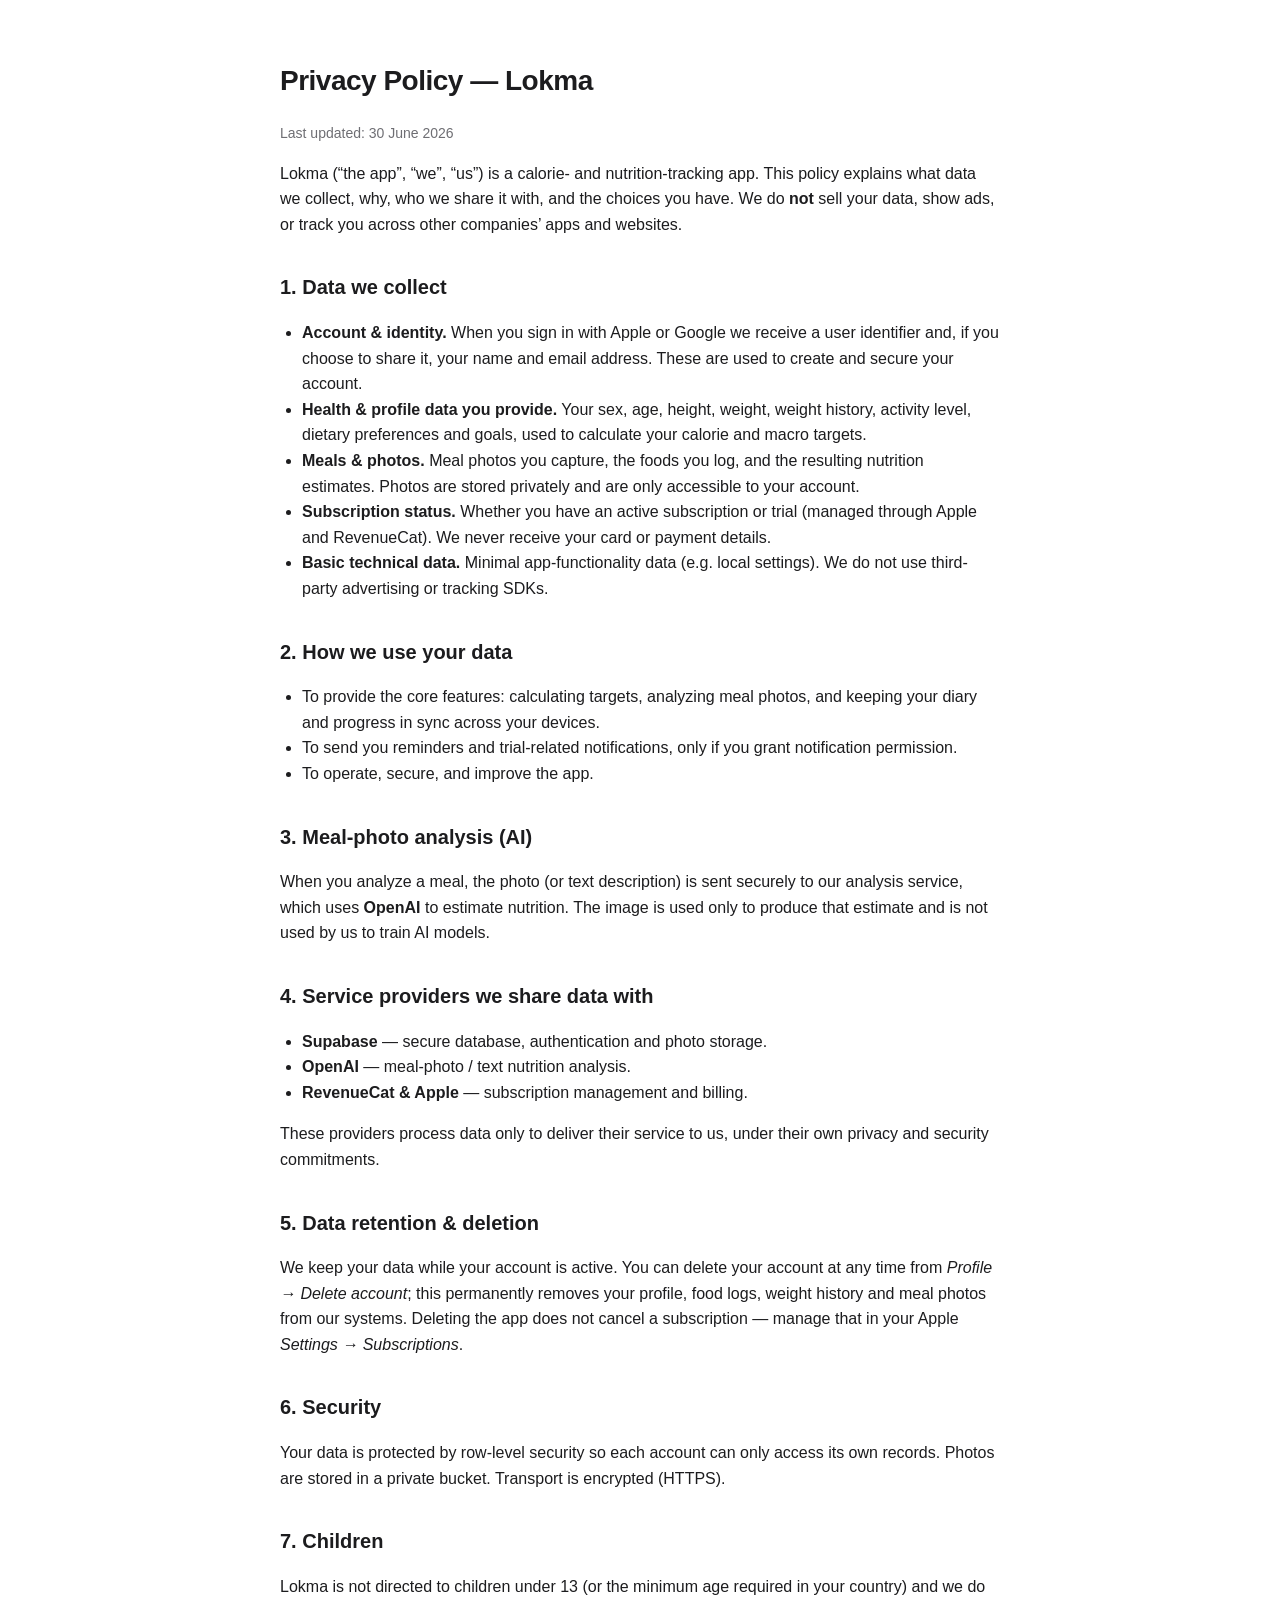
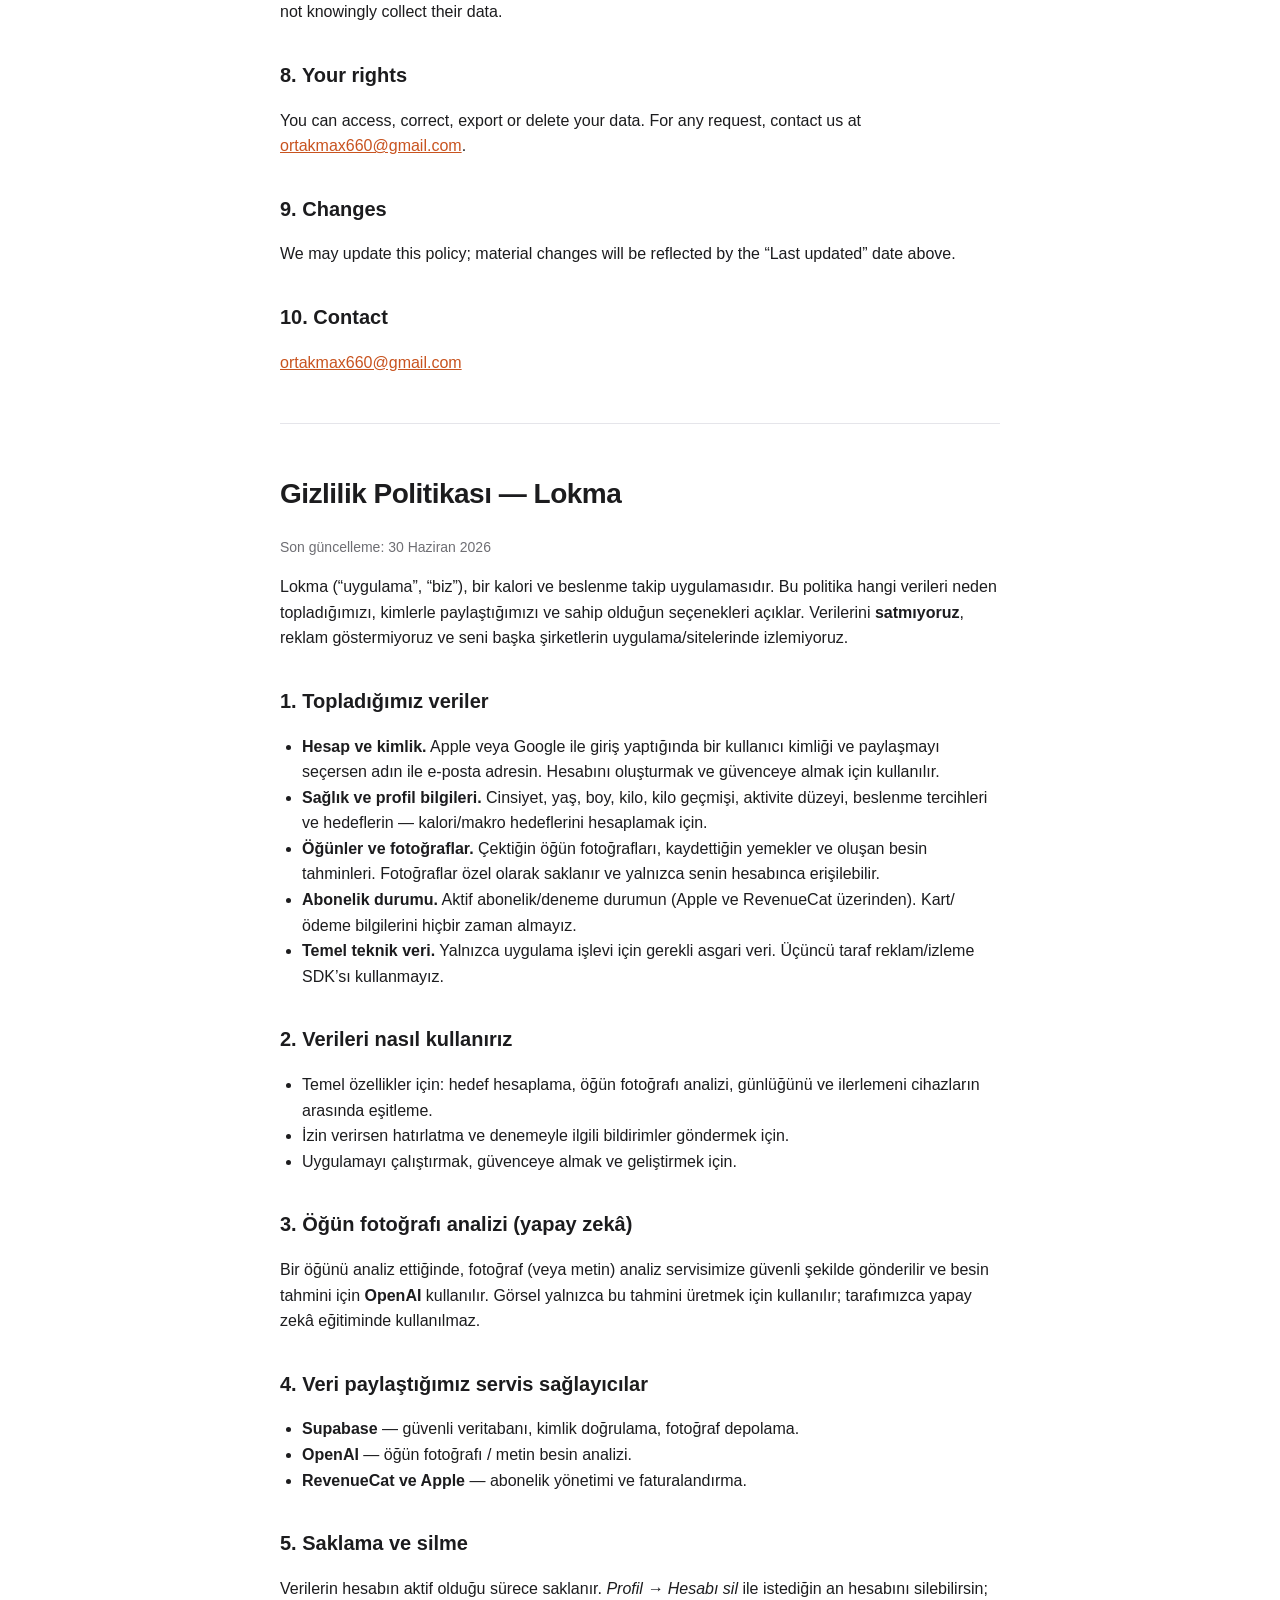
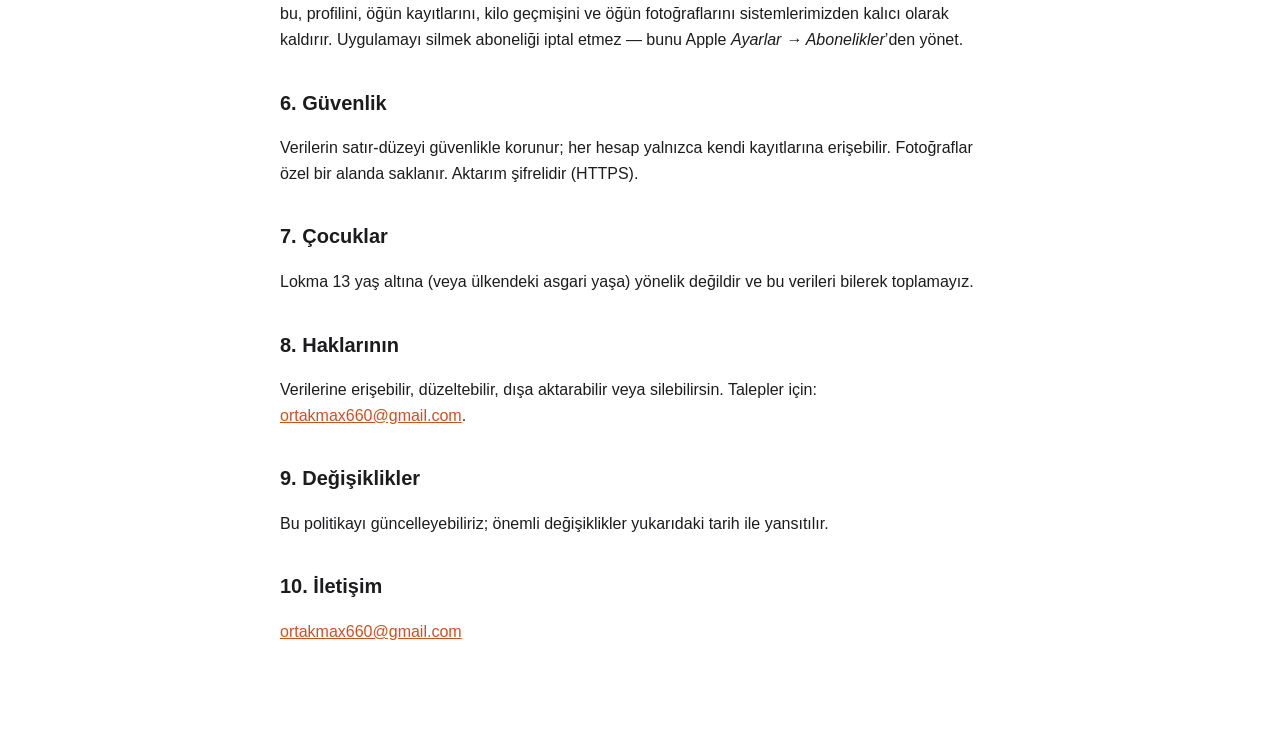
==== privacy.html @ 6fe27869 "Lokma legal pages (privacy + terms)" ====
<!DOCTYPE html>
<html lang="en">
<head>
<meta charset="utf-8">
<meta name="viewport" content="width=device-width, initial-scale=1">
<title>Lokma — Privacy Policy</title>
<style>
  :root { color-scheme: light; }
  body { font: 16px/1.6 -apple-system, BlinkMacSystemFont, "Segoe UI", Roboto, sans-serif;
         color: #1c1c1e; max-width: 720px; margin: 0 auto; padding: 40px 22px 80px; }
  h1 { font-size: 28px; letter-spacing: -0.5px; }
  h2 { font-size: 20px; margin-top: 34px; }
  h3 { font-size: 16px; margin-top: 22px; }
  a { color: #c8531f; }
  .muted { color: #6e6e73; font-size: 14px; }
  hr { border: none; border-top: 1px solid #e5e5ea; margin: 48px 0; }
  ul { padding-left: 22px; }
  code { background: #f2f2f7; padding: 1px 5px; border-radius: 5px; font-size: 14px; }
</style>
</head>
<body>

<h1>Privacy Policy — Lokma</h1>
<p class="muted">Last updated: 30 June 2026</p>

<p>Lokma (“the app”, “we”, “us”) is a calorie- and nutrition-tracking app. This
policy explains what data we collect, why, who we share it with, and the choices
you have. We do <strong>not</strong> sell your data, show ads, or track you across
other companies’ apps and websites.</p>

<h2>1. Data we collect</h2>
<ul>
  <li><strong>Account &amp; identity.</strong> When you sign in with Apple or Google
      we receive a user identifier and, if you choose to share it, your name and
      email address. These are used to create and secure your account.</li>
  <li><strong>Health &amp; profile data you provide.</strong> Your sex, age, height,
      weight, weight history, activity level, dietary preferences and goals, used to
      calculate your calorie and macro targets.</li>
  <li><strong>Meals &amp; photos.</strong> Meal photos you capture, the foods you
      log, and the resulting nutrition estimates. Photos are stored privately and
      are only accessible to your account.</li>
  <li><strong>Subscription status.</strong> Whether you have an active subscription
      or trial (managed through Apple and RevenueCat). We never receive your card or
      payment details.</li>
  <li><strong>Basic technical data.</strong> Minimal app-functionality data (e.g.
      local settings). We do not use third-party advertising or tracking SDKs.</li>
</ul>

<h2>2. How we use your data</h2>
<ul>
  <li>To provide the core features: calculating targets, analyzing meal photos, and
      keeping your diary and progress in sync across your devices.</li>
  <li>To send you reminders and trial-related notifications, only if you grant
      notification permission.</li>
  <li>To operate, secure, and improve the app.</li>
</ul>

<h2>3. Meal-photo analysis (AI)</h2>
<p>When you analyze a meal, the photo (or text description) is sent securely to our
analysis service, which uses <strong>OpenAI</strong> to estimate nutrition. The image
is used only to produce that estimate and is not used by us to train AI models.</p>

<h2>4. Service providers we share data with</h2>
<ul>
  <li><strong>Supabase</strong> — secure database, authentication and photo storage.</li>
  <li><strong>OpenAI</strong> — meal-photo / text nutrition analysis.</li>
  <li><strong>RevenueCat &amp; Apple</strong> — subscription management and billing.</li>
</ul>
<p>These providers process data only to deliver their service to us, under their own
privacy and security commitments.</p>

<h2>5. Data retention &amp; deletion</h2>
<p>We keep your data while your account is active. You can delete your account at any
time from <em>Profile → Delete account</em>; this permanently removes your profile,
food logs, weight history and meal photos from our systems. Deleting the app does not
cancel a subscription — manage that in your Apple <em>Settings → Subscriptions</em>.</p>

<h2>6. Security</h2>
<p>Your data is protected by row-level security so each account can only access its
own records. Photos are stored in a private bucket. Transport is encrypted (HTTPS).</p>

<h2>7. Children</h2>
<p>Lokma is not directed to children under 13 (or the minimum age required in your
country) and we do not knowingly collect their data.</p>

<h2>8. Your rights</h2>
<p>You can access, correct, export or delete your data. For any request, contact us at
<a href="mailto:ortakmax660@gmail.com">ortakmax660@gmail.com</a>.</p>

<h2>9. Changes</h2>
<p>We may update this policy; material changes will be reflected by the “Last updated”
date above.</p>

<h2>10. Contact</h2>
<p><a href="mailto:ortakmax660@gmail.com">ortakmax660@gmail.com</a></p>

<hr>

<h1>Gizlilik Politikası — Lokma</h1>
<p class="muted">Son güncelleme: 30 Haziran 2026</p>

<p>Lokma (“uygulama”, “biz”), bir kalori ve beslenme takip uygulamasıdır. Bu politika
hangi verileri neden topladığımızı, kimlerle paylaştığımızı ve sahip olduğun seçenekleri
açıklar. Verilerini <strong>satmıyoruz</strong>, reklam göstermiyoruz ve seni başka
şirketlerin uygulama/sitelerinde izlemiyoruz.</p>

<h2>1. Topladığımız veriler</h2>
<ul>
  <li><strong>Hesap ve kimlik.</strong> Apple veya Google ile giriş yaptığında bir
      kullanıcı kimliği ve paylaşmayı seçersen adın ile e-posta adresin. Hesabını
      oluşturmak ve güvenceye almak için kullanılır.</li>
  <li><strong>Sağlık ve profil bilgileri.</strong> Cinsiyet, yaş, boy, kilo, kilo
      geçmişi, aktivite düzeyi, beslenme tercihleri ve hedeflerin — kalori/makro
      hedeflerini hesaplamak için.</li>
  <li><strong>Öğünler ve fotoğraflar.</strong> Çektiğin öğün fotoğrafları, kaydettiğin
      yemekler ve oluşan besin tahminleri. Fotoğraflar özel olarak saklanır ve yalnızca
      senin hesabınca erişilebilir.</li>
  <li><strong>Abonelik durumu.</strong> Aktif abonelik/deneme durumun (Apple ve
      RevenueCat üzerinden). Kart/ödeme bilgilerini hiçbir zaman almayız.</li>
  <li><strong>Temel teknik veri.</strong> Yalnızca uygulama işlevi için gerekli asgari
      veri. Üçüncü taraf reklam/izleme SDK’sı kullanmayız.</li>
</ul>

<h2>2. Verileri nasıl kullanırız</h2>
<ul>
  <li>Temel özellikler için: hedef hesaplama, öğün fotoğrafı analizi, günlüğünü ve
      ilerlemeni cihazların arasında eşitleme.</li>
  <li>İzin verirsen hatırlatma ve denemeyle ilgili bildirimler göndermek için.</li>
  <li>Uygulamayı çalıştırmak, güvenceye almak ve geliştirmek için.</li>
</ul>

<h2>3. Öğün fotoğrafı analizi (yapay zekâ)</h2>
<p>Bir öğünü analiz ettiğinde, fotoğraf (veya metin) analiz servisimize güvenli şekilde
gönderilir ve besin tahmini için <strong>OpenAI</strong> kullanılır. Görsel yalnızca bu
tahmini üretmek için kullanılır; tarafımızca yapay zekâ eğitiminde kullanılmaz.</p>

<h2>4. Veri paylaştığımız servis sağlayıcılar</h2>
<ul>
  <li><strong>Supabase</strong> — güvenli veritabanı, kimlik doğrulama, fotoğraf depolama.</li>
  <li><strong>OpenAI</strong> — öğün fotoğrafı / metin besin analizi.</li>
  <li><strong>RevenueCat ve Apple</strong> — abonelik yönetimi ve faturalandırma.</li>
</ul>

<h2>5. Saklama ve silme</h2>
<p>Verilerin hesabın aktif olduğu sürece saklanır. <em>Profil → Hesabı sil</em> ile
istediğin an hesabını silebilirsin; bu, profilini, öğün kayıtlarını, kilo geçmişini ve
öğün fotoğraflarını sistemlerimizden kalıcı olarak kaldırır. Uygulamayı silmek aboneliği
iptal etmez — bunu Apple <em>Ayarlar → Abonelikler</em>’den yönet.</p>

<h2>6. Güvenlik</h2>
<p>Verilerin satır-düzeyi güvenlikle korunur; her hesap yalnızca kendi kayıtlarına
erişebilir. Fotoğraflar özel bir alanda saklanır. Aktarım şifrelidir (HTTPS).</p>

<h2>7. Çocuklar</h2>
<p>Lokma 13 yaş altına (veya ülkendeki asgari yaşa) yönelik değildir ve bu verileri
bilerek toplamayız.</p>

<h2>8. Haklarının</h2>
<p>Verilerine erişebilir, düzeltebilir, dışa aktarabilir veya silebilirsin. Talepler için:
<a href="mailto:ortakmax660@gmail.com">ortakmax660@gmail.com</a>.</p>

<h2>9. Değişiklikler</h2>
<p>Bu politikayı güncelleyebiliriz; önemli değişiklikler yukarıdaki tarih ile yansıtılır.</p>

<h2>10. İletişim</h2>
<p><a href="mailto:ortakmax660@gmail.com">ortakmax660@gmail.com</a></p>

</body>
</html>
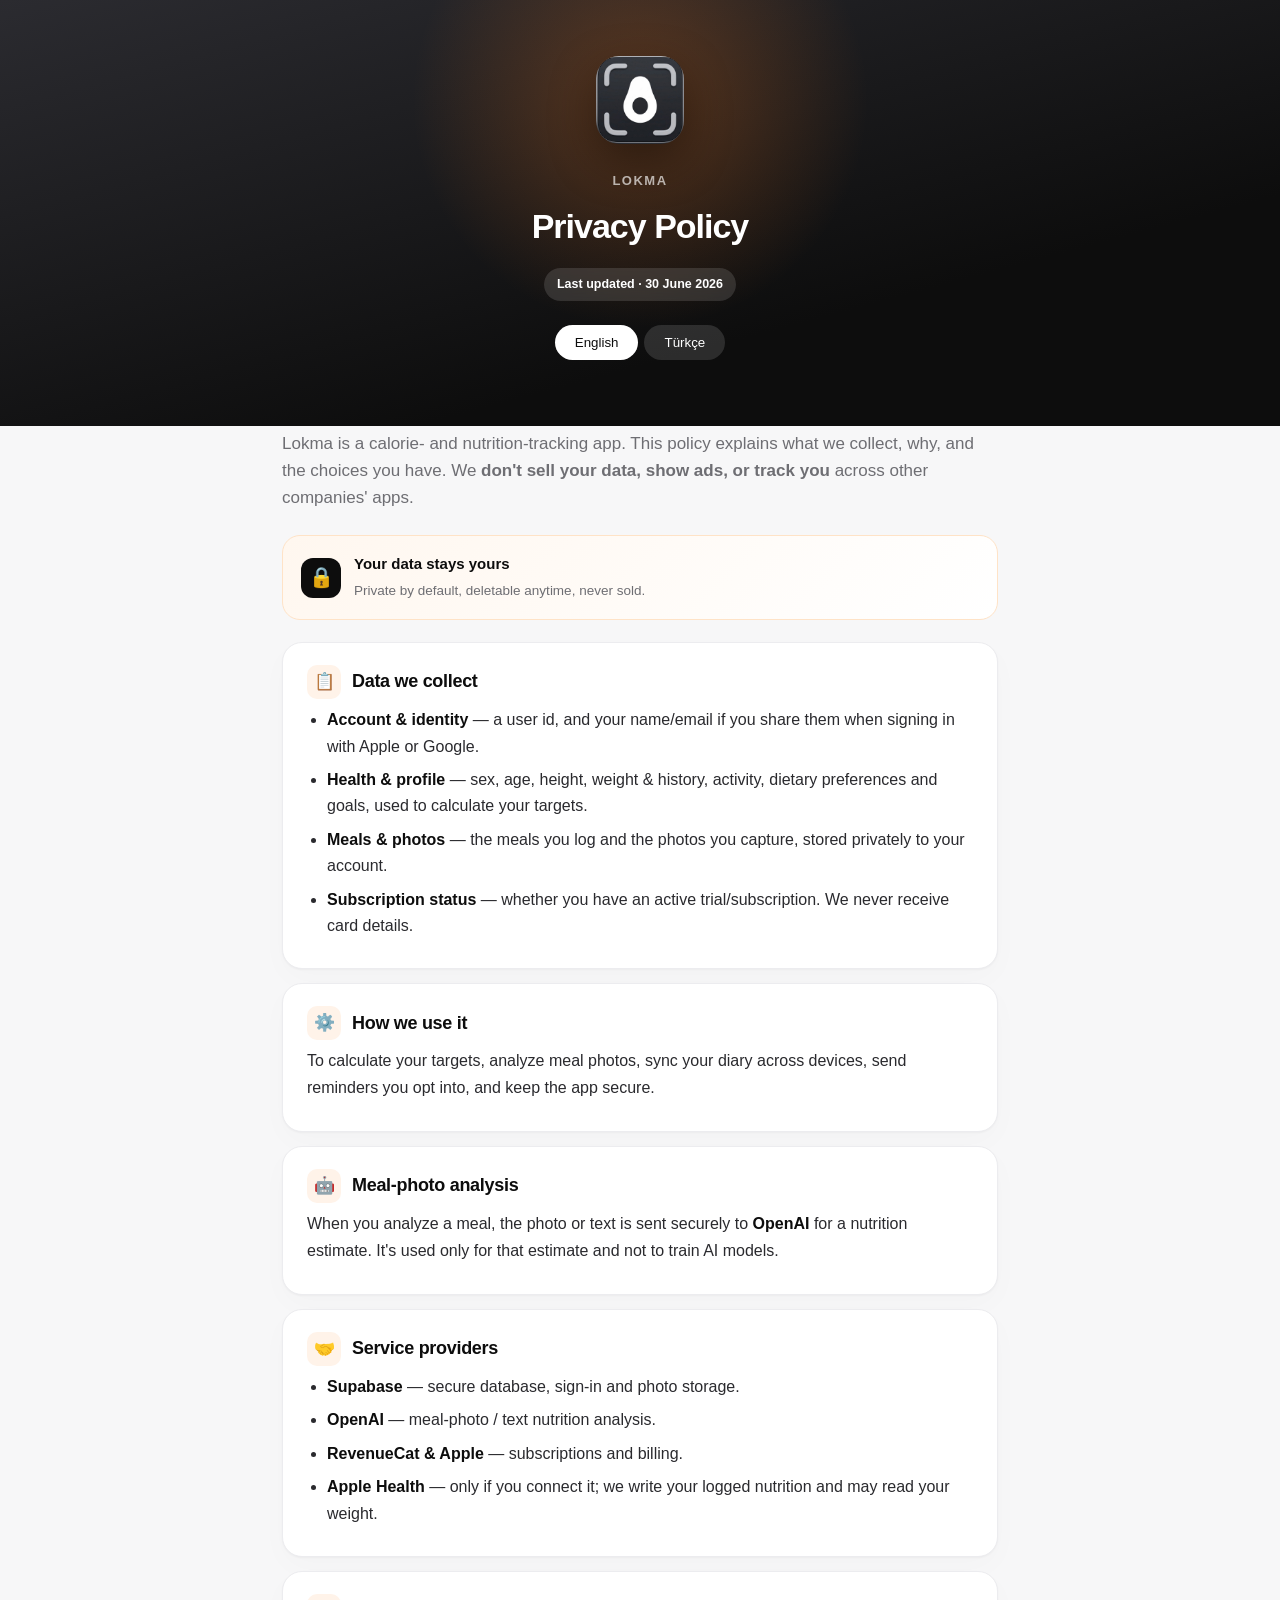
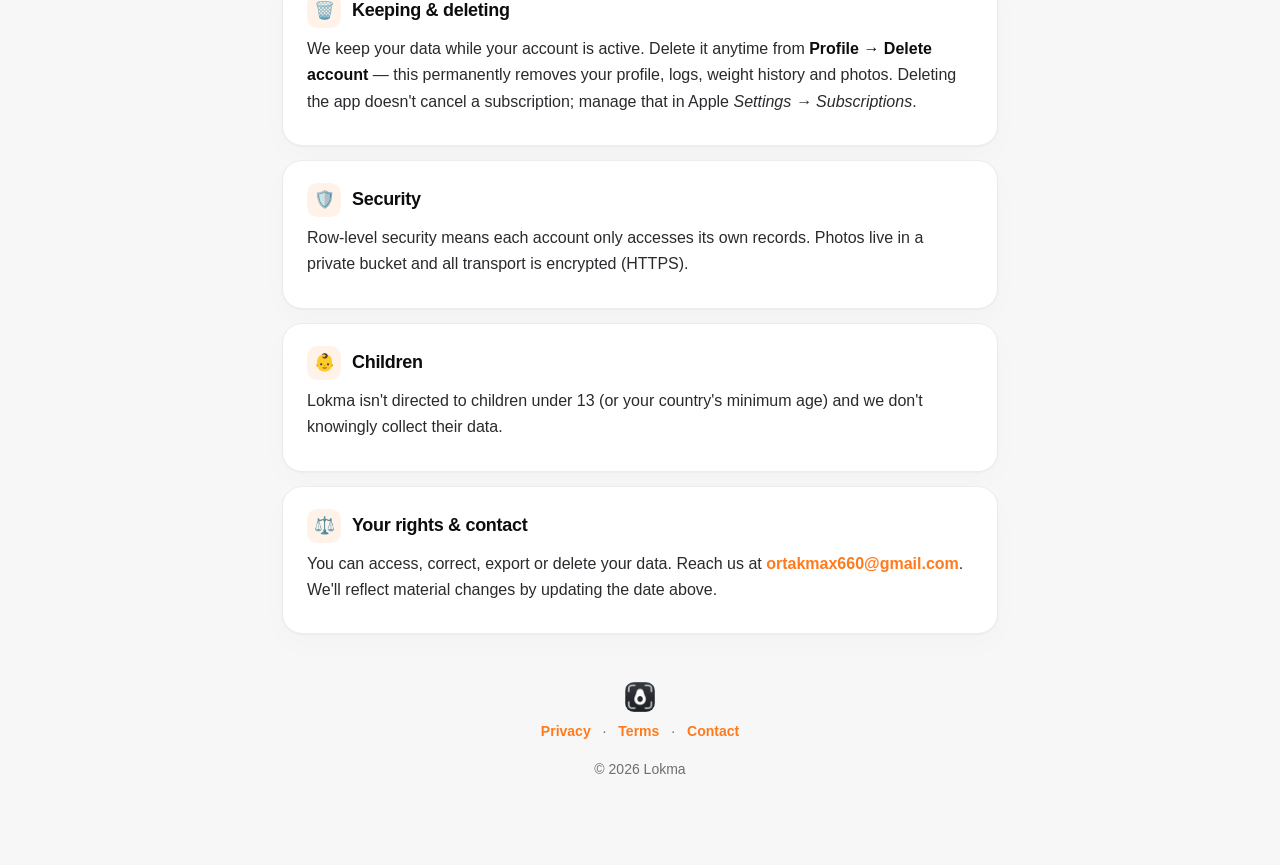
==== commit 03db9a10: "Premium redesign: branded hero, language toggle, card sections" ====
--- a/privacy.html
+++ b/privacy.html
@@ -3,167 +3,149 @@
 <head>
 <meta charset="utf-8">
 <meta name="viewport" content="width=device-width, initial-scale=1">
+<meta name="theme-color" content="#0D0D0D">
 <title>Lokma — Privacy Policy</title>
-<style>
-  :root { color-scheme: light; }
-  body { font: 16px/1.6 -apple-system, BlinkMacSystemFont, "Segoe UI", Roboto, sans-serif;
-         color: #1c1c1e; max-width: 720px; margin: 0 auto; padding: 40px 22px 80px; }
-  h1 { font-size: 28px; letter-spacing: -0.5px; }
-  h2 { font-size: 20px; margin-top: 34px; }
-  h3 { font-size: 16px; margin-top: 22px; }
-  a { color: #c8531f; }
-  .muted { color: #6e6e73; font-size: 14px; }
-  hr { border: none; border-top: 1px solid #e5e5ea; margin: 48px 0; }
-  ul { padding-left: 22px; }
-  code { background: #f2f2f7; padding: 1px 5px; border-radius: 5px; font-size: 14px; }
-</style>
+<link rel="icon" href="logo.png">
+<link rel="stylesheet" href="style.css">
 </head>
-<body>
+<body data-lang="en">
 
-<h1>Privacy Policy — Lokma</h1>
-<p class="muted">Last updated: 30 June 2026</p>
+<header class="hero">
+  <div class="glow"></div>
+  <img class="logo" src="logo.png" alt="Lokma">
+  <div class="brand">Lokma</div>
+  <h1 data-l="en">Privacy Policy</h1>
+  <h1 data-l="tr">Gizlilik Politikası</h1>
+  <span class="updated" data-l="en">Last updated · 30 June 2026</span>
+  <span class="updated" data-l="tr">Son güncelleme · 30 Haziran 2026</span>
+  <div class="langs">
+    <button data-l-btn="en" class="on" onclick="setLang('en')">English</button>
+    <button data-l-btn="tr" onclick="setLang('tr')">Türkçe</button>
+  </div>
+</header>
 
-<p>Lokma (“the app”, “we”, “us”) is a calorie- and nutrition-tracking app. This
-policy explains what data we collect, why, who we share it with, and the choices
-you have. We do <strong>not</strong> sell your data, show ads, or track you across
-other companies’ apps and websites.</p>
+<main class="wrap">
 
-<h2>1. Data we collect</h2>
-<ul>
-  <li><strong>Account &amp; identity.</strong> When you sign in with Apple or Google
-      we receive a user identifier and, if you choose to share it, your name and
-      email address. These are used to create and secure your account.</li>
-  <li><strong>Health &amp; profile data you provide.</strong> Your sex, age, height,
-      weight, weight history, activity level, dietary preferences and goals, used to
-      calculate your calorie and macro targets.</li>
-  <li><strong>Meals &amp; photos.</strong> Meal photos you capture, the foods you
-      log, and the resulting nutrition estimates. Photos are stored privately and
-      are only accessible to your account.</li>
-  <li><strong>Subscription status.</strong> Whether you have an active subscription
-      or trial (managed through Apple and RevenueCat). We never receive your card or
-      payment details.</li>
-  <li><strong>Basic technical data.</strong> Minimal app-functionality data (e.g.
-      local settings). We do not use third-party advertising or tracking SDKs.</li>
-</ul>
+  <!-- EN -->
+  <div data-l="en">
+    <p class="intro">Lokma is a calorie- and nutrition-tracking app. This policy explains what we collect, why, and the choices you have. We <strong>don't sell your data, show ads, or track you</strong> across other companies' apps.</p>
 
-<h2>2. How we use your data</h2>
-<ul>
-  <li>To provide the core features: calculating targets, analyzing meal photos, and
-      keeping your diary and progress in sync across your devices.</li>
-  <li>To send you reminders and trial-related notifications, only if you grant
-      notification permission.</li>
-  <li>To operate, secure, and improve the app.</li>
-</ul>
+    <div class="banner">
+      <div class="b-ic">🔒</div>
+      <div><b>Your data stays yours</b><span>Private by default, deletable anytime, never sold.</span></div>
+    </div>
 
-<h2>3. Meal-photo analysis (AI)</h2>
-<p>When you analyze a meal, the photo (or text description) is sent securely to our
-analysis service, which uses <strong>OpenAI</strong> to estimate nutrition. The image
-is used only to produce that estimate and is not used by us to train AI models.</p>
+    <div class="card"><h2><span class="ic">📋</span> Data we collect</h2>
+      <ul>
+        <li><strong>Account &amp; identity</strong> — a user id, and your name/email if you share them when signing in with Apple or Google.</li>
+        <li><strong>Health &amp; profile</strong> — sex, age, height, weight &amp; history, activity, dietary preferences and goals, used to calculate your targets.</li>
+        <li><strong>Meals &amp; photos</strong> — the meals you log and the photos you capture, stored privately to your account.</li>
+        <li><strong>Subscription status</strong> — whether you have an active trial/subscription. We never receive card details.</li>
+      </ul>
+    </div>
 
-<h2>4. Service providers we share data with</h2>
-<ul>
-  <li><strong>Supabase</strong> — secure database, authentication and photo storage.</li>
-  <li><strong>OpenAI</strong> — meal-photo / text nutrition analysis.</li>
-  <li><strong>RevenueCat &amp; Apple</strong> — subscription management and billing.</li>
-</ul>
-<p>These providers process data only to deliver their service to us, under their own
-privacy and security commitments.</p>
+    <div class="card"><h2><span class="ic">⚙️</span> How we use it</h2>
+      <p>To calculate your targets, analyze meal photos, sync your diary across devices, send reminders you opt into, and keep the app secure.</p>
+    </div>
 
-<h2>5. Data retention &amp; deletion</h2>
-<p>We keep your data while your account is active. You can delete your account at any
-time from <em>Profile → Delete account</em>; this permanently removes your profile,
-food logs, weight history and meal photos from our systems. Deleting the app does not
-cancel a subscription — manage that in your Apple <em>Settings → Subscriptions</em>.</p>
+    <div class="card"><h2><span class="ic">🤖</span> Meal-photo analysis</h2>
+      <p>When you analyze a meal, the photo or text is sent securely to <strong>OpenAI</strong> for a nutrition estimate. It's used only for that estimate and not to train AI models.</p>
+    </div>
 
-<h2>6. Security</h2>
-<p>Your data is protected by row-level security so each account can only access its
-own records. Photos are stored in a private bucket. Transport is encrypted (HTTPS).</p>
+    <div class="card"><h2><span class="ic">🤝</span> Service providers</h2>
+      <ul>
+        <li><strong>Supabase</strong> — secure database, sign-in and photo storage.</li>
+        <li><strong>OpenAI</strong> — meal-photo / text nutrition analysis.</li>
+        <li><strong>RevenueCat &amp; Apple</strong> — subscriptions and billing.</li>
+        <li><strong>Apple Health</strong> — only if you connect it; we write your logged nutrition and may read your weight.</li>
+      </ul>
+    </div>
 
-<h2>7. Children</h2>
-<p>Lokma is not directed to children under 13 (or the minimum age required in your
-country) and we do not knowingly collect their data.</p>
+    <div class="card"><h2><span class="ic">🗑️</span> Keeping &amp; deleting</h2>
+      <p>We keep your data while your account is active. Delete it anytime from <strong>Profile → Delete account</strong> — this permanently removes your profile, logs, weight history and photos. Deleting the app doesn't cancel a subscription; manage that in Apple <em>Settings → Subscriptions</em>.</p>
+    </div>
 
-<h2>8. Your rights</h2>
-<p>You can access, correct, export or delete your data. For any request, contact us at
-<a href="mailto:ortakmax660@gmail.com">ortakmax660@gmail.com</a>.</p>
+    <div class="card"><h2><span class="ic">🛡️</span> Security</h2>
+      <p>Row-level security means each account only accesses its own records. Photos live in a private bucket and all transport is encrypted (HTTPS).</p>
+    </div>
 
-<h2>9. Changes</h2>
-<p>We may update this policy; material changes will be reflected by the “Last updated”
-date above.</p>
+    <div class="card"><h2><span class="ic">👶</span> Children</h2>
+      <p>Lokma isn't directed to children under 13 (or your country's minimum age) and we don't knowingly collect their data.</p>
+    </div>
 
-<h2>10. Contact</h2>
-<p><a href="mailto:ortakmax660@gmail.com">ortakmax660@gmail.com</a></p>
+    <div class="card"><h2><span class="ic">⚖️</span> Your rights &amp; contact</h2>
+      <p>You can access, correct, export or delete your data. Reach us at <a href="mailto:ortakmax660@gmail.com">ortakmax660@gmail.com</a>. We'll reflect material changes by updating the date above.</p>
+    </div>
+  </div>
 
-<hr>
+  <!-- TR -->
+  <div data-l="tr">
+    <p class="intro">Lokma bir kalori ve beslenme takip uygulamasıdır. Bu politika neyi neden topladığımızı ve sahip olduğun seçenekleri açıklar. Verini <strong>satmıyor, reklam göstermiyor, seni izlemiyoruz</strong>.</p>
 
-<h1>Gizlilik Politikası — Lokma</h1>
-<p class="muted">Son güncelleme: 30 Haziran 2026</p>
+    <div class="banner">
+      <div class="b-ic">🔒</div>
+      <div><b>Verin sana ait</b><span>Varsayılan gizli, istediğin an silinebilir, asla satılmaz.</span></div>
+    </div>
 
-<p>Lokma (“uygulama”, “biz”), bir kalori ve beslenme takip uygulamasıdır. Bu politika
-hangi verileri neden topladığımızı, kimlerle paylaştığımızı ve sahip olduğun seçenekleri
-açıklar. Verilerini <strong>satmıyoruz</strong>, reklam göstermiyoruz ve seni başka
-şirketlerin uygulama/sitelerinde izlemiyoruz.</p>
+    <div class="card"><h2><span class="ic">📋</span> Topladığımız veriler</h2>
+      <ul>
+        <li><strong>Hesap ve kimlik</strong> — bir kullanıcı kimliği; Apple/Google ile girişte paylaşırsan adın ve e-postan.</li>
+        <li><strong>Sağlık ve profil</strong> — cinsiyet, yaş, boy, kilo ve geçmişi, aktivite, beslenme tercihleri ve hedeflerin (hedef hesabı için).</li>
+        <li><strong>Öğünler ve fotoğraflar</strong> — kaydettiğin öğünler ve çektiğin fotoğraflar, hesabına özel saklanır.</li>
+        <li><strong>Abonelik durumu</strong> — aktif deneme/abonelik durumun. Kart bilgisi hiçbir zaman bize ulaşmaz.</li>
+      </ul>
+    </div>
 
-<h2>1. Topladığımız veriler</h2>
-<ul>
-  <li><strong>Hesap ve kimlik.</strong> Apple veya Google ile giriş yaptığında bir
-      kullanıcı kimliği ve paylaşmayı seçersen adın ile e-posta adresin. Hesabını
-      oluşturmak ve güvenceye almak için kullanılır.</li>
-  <li><strong>Sağlık ve profil bilgileri.</strong> Cinsiyet, yaş, boy, kilo, kilo
-      geçmişi, aktivite düzeyi, beslenme tercihleri ve hedeflerin — kalori/makro
-      hedeflerini hesaplamak için.</li>
-  <li><strong>Öğünler ve fotoğraflar.</strong> Çektiğin öğün fotoğrafları, kaydettiğin
-      yemekler ve oluşan besin tahminleri. Fotoğraflar özel olarak saklanır ve yalnızca
-      senin hesabınca erişilebilir.</li>
-  <li><strong>Abonelik durumu.</strong> Aktif abonelik/deneme durumun (Apple ve
-      RevenueCat üzerinden). Kart/ödeme bilgilerini hiçbir zaman almayız.</li>
-  <li><strong>Temel teknik veri.</strong> Yalnızca uygulama işlevi için gerekli asgari
-      veri. Üçüncü taraf reklam/izleme SDK’sı kullanmayız.</li>
-</ul>
+    <div class="card"><h2><span class="ic">⚙️</span> Nasıl kullanırız</h2>
+      <p>Hedeflerini hesaplamak, öğün fotoğraflarını analiz etmek, günlüğünü cihazlar arasında eşitlemek, izin verdiğin hatırlatmaları göndermek ve uygulamayı güvende tutmak için.</p>
+    </div>
 
-<h2>2. Verileri nasıl kullanırız</h2>
-<ul>
-  <li>Temel özellikler için: hedef hesaplama, öğün fotoğrafı analizi, günlüğünü ve
-      ilerlemeni cihazların arasında eşitleme.</li>
-  <li>İzin verirsen hatırlatma ve denemeyle ilgili bildirimler göndermek için.</li>
-  <li>Uygulamayı çalıştırmak, güvenceye almak ve geliştirmek için.</li>
-</ul>
+    <div class="card"><h2><span class="ic">🤖</span> Öğün fotoğrafı analizi</h2>
+      <p>Bir öğünü analiz ettiğinde fotoğraf veya metin, besin tahmini için <strong>OpenAI</strong>'a güvenli şekilde gönderilir. Yalnızca bu tahmin için kullanılır; yapay zekâ eğitiminde kullanılmaz.</p>
+    </div>
 
-<h2>3. Öğün fotoğrafı analizi (yapay zekâ)</h2>
-<p>Bir öğünü analiz ettiğinde, fotoğraf (veya metin) analiz servisimize güvenli şekilde
-gönderilir ve besin tahmini için <strong>OpenAI</strong> kullanılır. Görsel yalnızca bu
-tahmini üretmek için kullanılır; tarafımızca yapay zekâ eğitiminde kullanılmaz.</p>
+    <div class="card"><h2><span class="ic">🤝</span> Servis sağlayıcılar</h2>
+      <ul>
+        <li><strong>Supabase</strong> — güvenli veritabanı, giriş ve fotoğraf depolama.</li>
+        <li><strong>OpenAI</strong> — öğün fotoğrafı / metin analizi.</li>
+        <li><strong>RevenueCat ve Apple</strong> — abonelik ve faturalandırma.</li>
+        <li><strong>Apple Sağlık</strong> — yalnızca bağlarsan; beslenme verini yazar, kilonu okuyabiliriz.</li>
+      </ul>
+    </div>
 
-<h2>4. Veri paylaştığımız servis sağlayıcılar</h2>
-<ul>
-  <li><strong>Supabase</strong> — güvenli veritabanı, kimlik doğrulama, fotoğraf depolama.</li>
-  <li><strong>OpenAI</strong> — öğün fotoğrafı / metin besin analizi.</li>
-  <li><strong>RevenueCat ve Apple</strong> — abonelik yönetimi ve faturalandırma.</li>
-</ul>
+    <div class="card"><h2><span class="ic">🗑️</span> Saklama ve silme</h2>
+      <p>Verin hesabın aktif oldukça saklanır. <strong>Profil → Hesabı sil</strong> ile istediğin an silersin — profilini, kayıtlarını, kilo geçmişini ve fotoğraflarını kalıcı kaldırır. Uygulamayı silmek aboneliği iptal etmez; bunu Apple <em>Ayarlar → Abonelikler</em>'den yönet.</p>
+    </div>
 
-<h2>5. Saklama ve silme</h2>
-<p>Verilerin hesabın aktif olduğu sürece saklanır. <em>Profil → Hesabı sil</em> ile
-istediğin an hesabını silebilirsin; bu, profilini, öğün kayıtlarını, kilo geçmişini ve
-öğün fotoğraflarını sistemlerimizden kalıcı olarak kaldırır. Uygulamayı silmek aboneliği
-iptal etmez — bunu Apple <em>Ayarlar → Abonelikler</em>’den yönet.</p>
+    <div class="card"><h2><span class="ic">🛡️</span> Güvenlik</h2>
+      <p>Satır-düzeyi güvenlik sayesinde her hesap yalnızca kendi kayıtlarına erişir. Fotoğraflar özel bir alanda saklanır, tüm aktarım şifrelidir (HTTPS).</p>
+    </div>
 
-<h2>6. Güvenlik</h2>
-<p>Verilerin satır-düzeyi güvenlikle korunur; her hesap yalnızca kendi kayıtlarına
-erişebilir. Fotoğraflar özel bir alanda saklanır. Aktarım şifrelidir (HTTPS).</p>
+    <div class="card"><h2><span class="ic">👶</span> Çocuklar</h2>
+      <p>Lokma 13 yaş altına (veya ülkendeki asgari yaşa) yönelik değildir ve bu verileri bilerek toplamayız.</p>
+    </div>
 
-<h2>7. Çocuklar</h2>
-<p>Lokma 13 yaş altına (veya ülkendeki asgari yaşa) yönelik değildir ve bu verileri
-bilerek toplamayız.</p>
+    <div class="card"><h2><span class="ic">⚖️</span> Haklarının &amp; iletişim</h2>
+      <p>Verine erişebilir, düzeltebilir, dışa aktarabilir veya silebilirsin. Bize ulaş: <a href="mailto:ortakmax660@gmail.com">ortakmax660@gmail.com</a>. Önemli değişiklikleri yukarıdaki tarihi güncelleyerek yansıtırız.</p>
+    </div>
+  </div>
 
-<h2>8. Haklarının</h2>
-<p>Verilerine erişebilir, düzeltebilir, dışa aktarabilir veya silebilirsin. Talepler için:
-<a href="mailto:ortakmax660@gmail.com">ortakmax660@gmail.com</a>.</p>
+</main>
 
-<h2>9. Değişiklikler</h2>
-<p>Bu politikayı güncelleyebiliriz; önemli değişiklikler yukarıdaki tarih ile yansıtılır.</p>
+<footer class="foot">
+  <img class="mark" src="logo.png" alt=""><br>
+  <a href="privacy.html">Privacy</a> · <a href="terms.html">Terms</a> · <a href="mailto:ortakmax660@gmail.com">Contact</a>
+  <p>© 2026 Lokma</p>
+</footer>
 
-<h2>10. İletişim</h2>
-<p><a href="mailto:ortakmax660@gmail.com">ortakmax660@gmail.com</a></p>
-
+<script>
+function setLang(l){
+  document.body.dataset.lang=l;
+  document.documentElement.lang=l;
+  document.querySelectorAll('.langs button').forEach(b=>b.classList.toggle('on',b.getAttribute('data-l-btn')===l));
+}
+// honor the visitor's browser language on first load
+if((navigator.language||'').slice(0,2)==='tr') setLang('tr');
+</script>
 </body>
 </html>
--- a/style.css
+++ b/style.css
@@ -0,0 +1,55 @@
+:root{
+  --ink:#0D0D0D; --ink2:#1C1C1E; --muted:#6E6E73; --line:#ECECEF;
+  --accent:#FF7A1A; --green:#16A34A; --bg:#F7F7F8; --card:#FFFFFF;
+}
+*{box-sizing:border-box}
+html{scroll-behavior:smooth}
+body{margin:0;font:16px/1.65 -apple-system,BlinkMacSystemFont,"Segoe UI",Roboto,Helvetica,Arial,sans-serif;
+  color:var(--ink);background:var(--bg);-webkit-font-smoothing:antialiased}
+.wrap{max-width:760px;margin:0 auto;padding:0 22px}
+
+/* hero */
+.hero{background:linear-gradient(165deg,#2B2B30 0%,#0D0D0D 70%);color:#fff;text-align:center;
+  padding:56px 22px 66px;position:relative;overflow:hidden}
+.hero .glow{position:absolute;top:-160px;left:50%;transform:translateX(-50%);width:520px;height:520px;
+  background:radial-gradient(circle,rgba(255,122,26,.28),transparent 62%);pointer-events:none}
+.logo{width:88px;height:88px;border-radius:23px;box-shadow:0 16px 46px rgba(0,0,0,.45);position:relative}
+.brand{font-size:13px;font-weight:800;letter-spacing:1.5px;opacity:.65;margin-top:18px;text-transform:uppercase}
+.hero h1{font-size:34px;font-weight:800;letter-spacing:-1px;margin:6px 0 14px;position:relative}
+.updated{display:inline-block;font-size:12.5px;font-weight:600;color:#fff;background:rgba(255,255,255,.13);
+  padding:6px 13px;border-radius:999px;backdrop-filter:blur(6px)}
+.langs{display:flex;gap:6px;justify-content:center;margin-top:24px;position:relative}
+.langs button{font:700 14px/1 inherit;color:#fff;background:rgba(255,255,255,.13);border:0;
+  padding:10px 20px;border-radius:999px;cursor:pointer;transition:.18s}
+.langs button.on{background:#fff;color:var(--ink)}
+
+/* content */
+main{padding:30px 0 70px}
+.intro{font-size:17px;color:var(--muted);margin:4px 0 24px;line-height:1.6}
+.card{background:var(--card);border:1px solid var(--line);border-radius:20px;padding:22px 24px;margin:14px 0;
+  box-shadow:0 1px 2px rgba(0,0,0,.035),0 10px 30px rgba(0,0,0,.02)}
+.card h2{display:flex;align-items:center;gap:11px;font-size:18px;margin:0 0 6px;letter-spacing:-.3px}
+.card h2 .ic{flex:none;width:34px;height:34px;border-radius:10px;display:grid;place-items:center;font-size:17px;background:#FFF3E9}
+.card p{margin:8px 0;color:#2A2A2E}
+.card ul{margin:8px 0 4px;padding-left:20px}
+.card li{margin:7px 0;color:#2A2A2E}
+.card strong{color:var(--ink);font-weight:700}
+.pill{display:inline-block;background:#EAFBF0;color:var(--green);font-size:12px;font-weight:800;
+  padding:3px 9px;border-radius:7px;margin-left:4px}
+a{color:var(--accent);font-weight:600;text-decoration:none}
+a:hover{text-decoration:underline}
+
+/* highlight banner */
+.banner{display:flex;gap:13px;align-items:center;background:linear-gradient(135deg,#FFF7EF,#FFFFFF);
+  border:1px solid #FFE3C7;border-radius:18px;padding:16px 18px;margin:6px 0 22px}
+.banner .b-ic{flex:none;width:40px;height:40px;border-radius:12px;background:var(--ink);color:#fff;display:grid;place-items:center;font-size:20px}
+.banner b{display:block;font-size:15px}
+.banner span{font-size:13.5px;color:var(--muted)}
+
+.foot{text-align:center;color:var(--muted);font-size:14px;padding:34px 22px 70px}
+.foot a{margin:0 8px}
+.foot .mark{width:30px;height:30px;border-radius:9px;vertical-align:middle;margin-bottom:8px;display:inline-block}
+
+body[data-lang="en"] [data-l="tr"]{display:none}
+body[data-lang="tr"] [data-l="en"]{display:none}
+@media(max-width:520px){.hero h1{font-size:27px}.hero{padding:44px 20px 54px}.card{padding:20px}}
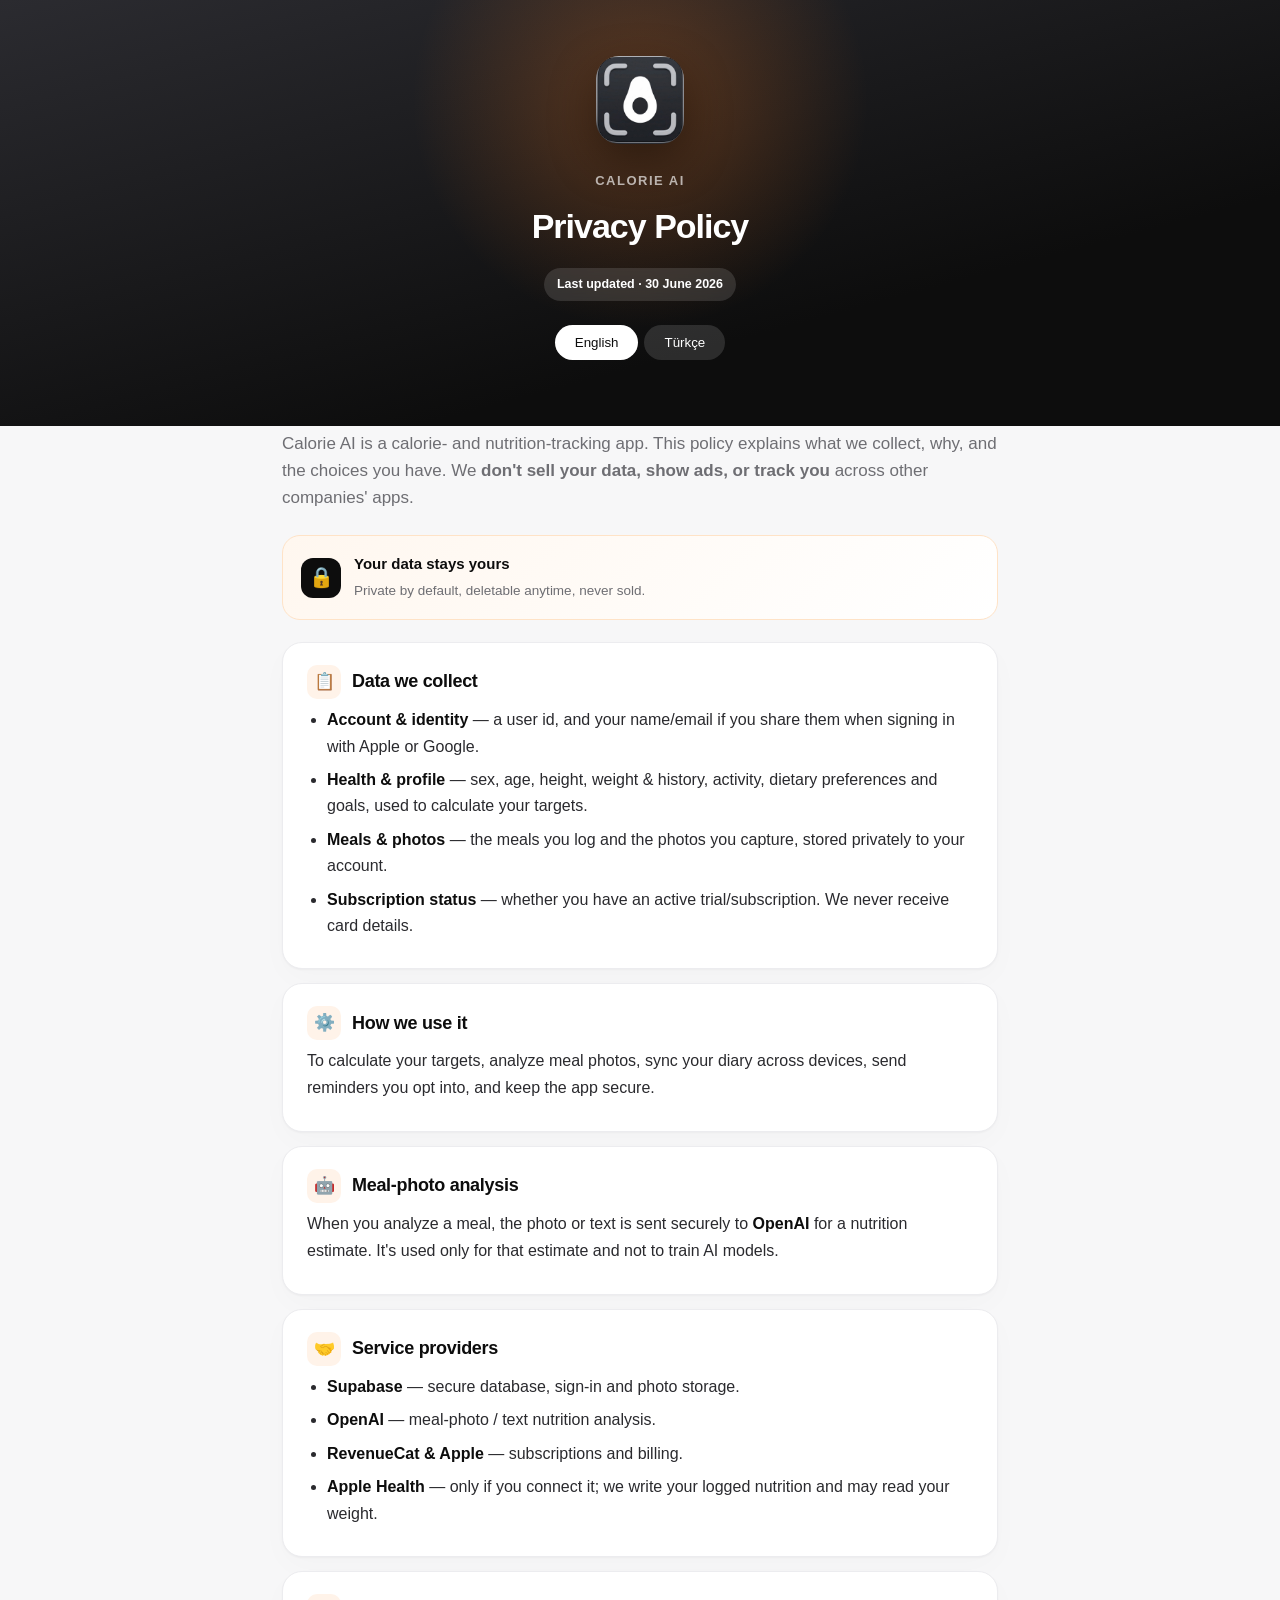
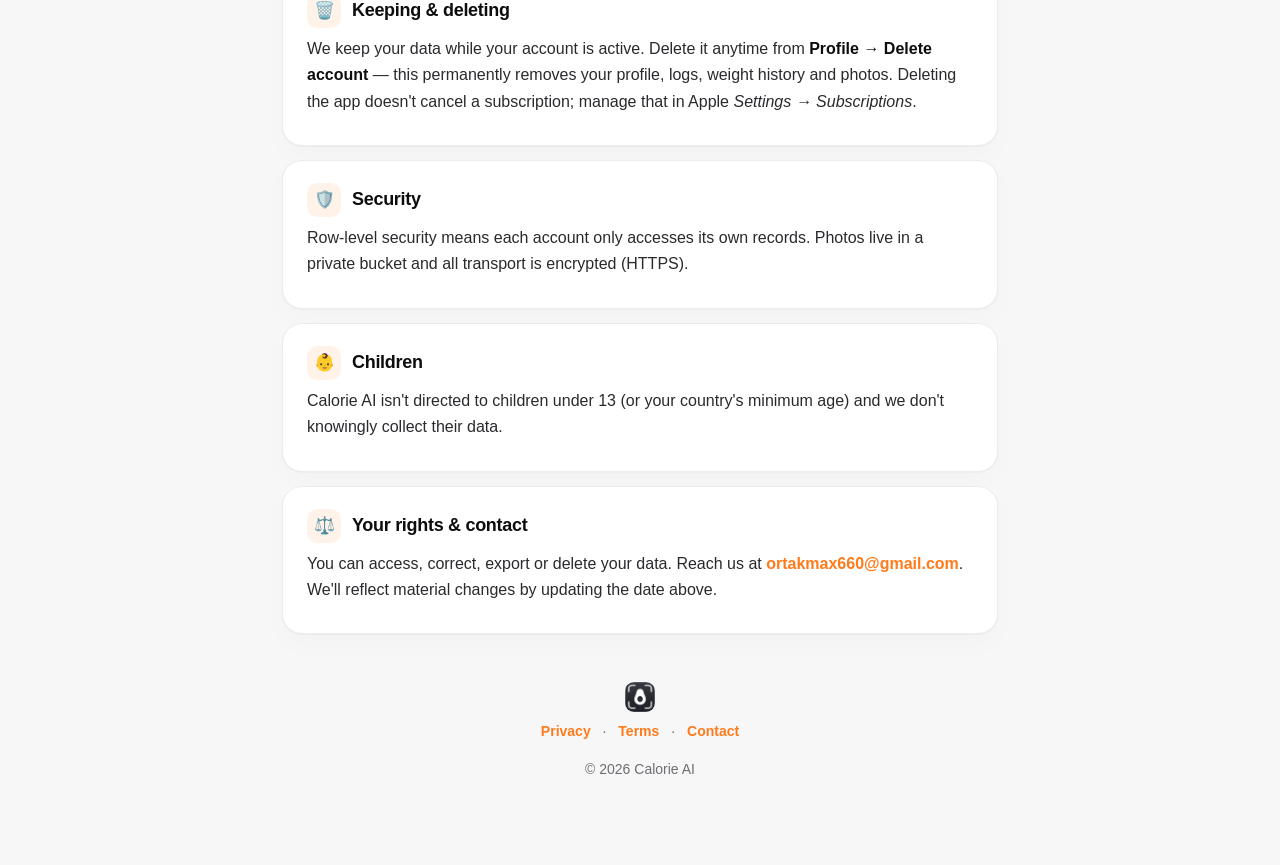
==== commit 17e246ee: "Rebrand: Lokma → Calorie AI" ====
--- a/privacy.html
+++ b/privacy.html
@@ -4,7 +4,7 @@
 <meta charset="utf-8">
 <meta name="viewport" content="width=device-width, initial-scale=1">
 <meta name="theme-color" content="#0D0D0D">
-<title>Lokma — Privacy Policy</title>
+<title>Calorie AI — Privacy Policy</title>
 <link rel="icon" href="logo.png">
 <link rel="stylesheet" href="style.css">
 </head>
@@ -12,8 +12,8 @@
 
 <header class="hero">
   <div class="glow"></div>
-  <img class="logo" src="logo.png" alt="Lokma">
-  <div class="brand">Lokma</div>
+  <img class="logo" src="logo.png" alt="Calorie AI">
+  <div class="brand">Calorie AI</div>
   <h1 data-l="en">Privacy Policy</h1>
   <h1 data-l="tr">Gizlilik Politikası</h1>
   <span class="updated" data-l="en">Last updated · 30 June 2026</span>
@@ -28,7 +28,7 @@
 
   <!-- EN -->
   <div data-l="en">
-    <p class="intro">Lokma is a calorie- and nutrition-tracking app. This policy explains what we collect, why, and the choices you have. We <strong>don't sell your data, show ads, or track you</strong> across other companies' apps.</p>
+    <p class="intro">Calorie AI is a calorie- and nutrition-tracking app. This policy explains what we collect, why, and the choices you have. We <strong>don't sell your data, show ads, or track you</strong> across other companies' apps.</p>
 
     <div class="banner">
       <div class="b-ic">🔒</div>
@@ -70,7 +70,7 @@
     </div>
 
     <div class="card"><h2><span class="ic">👶</span> Children</h2>
-      <p>Lokma isn't directed to children under 13 (or your country's minimum age) and we don't knowingly collect their data.</p>
+      <p>Calorie AI isn't directed to children under 13 (or your country's minimum age) and we don't knowingly collect their data.</p>
     </div>
 
     <div class="card"><h2><span class="ic">⚖️</span> Your rights &amp; contact</h2>
@@ -80,7 +80,7 @@
 
   <!-- TR -->
   <div data-l="tr">
-    <p class="intro">Lokma bir kalori ve beslenme takip uygulamasıdır. Bu politika neyi neden topladığımızı ve sahip olduğun seçenekleri açıklar. Verini <strong>satmıyor, reklam göstermiyor, seni izlemiyoruz</strong>.</p>
+    <p class="intro">Calorie AI bir kalori ve beslenme takip uygulamasıdır. Bu politika neyi neden topladığımızı ve sahip olduğun seçenekleri açıklar. Verini <strong>satmıyor, reklam göstermiyor, seni izlemiyoruz</strong>.</p>
 
     <div class="banner">
       <div class="b-ic">🔒</div>
@@ -122,7 +122,7 @@
     </div>
 
     <div class="card"><h2><span class="ic">👶</span> Çocuklar</h2>
-      <p>Lokma 13 yaş altına (veya ülkendeki asgari yaşa) yönelik değildir ve bu verileri bilerek toplamayız.</p>
+      <p>Calorie AI 13 yaş altına (veya ülkendeki asgari yaşa) yönelik değildir ve bu verileri bilerek toplamayız.</p>
     </div>
 
     <div class="card"><h2><span class="ic">⚖️</span> Haklarının &amp; iletişim</h2>
@@ -135,7 +135,7 @@
 <footer class="foot">
   <img class="mark" src="logo.png" alt=""><br>
   <a href="privacy.html">Privacy</a> · <a href="terms.html">Terms</a> · <a href="mailto:ortakmax660@gmail.com">Contact</a>
-  <p>© 2026 Lokma</p>
+  <p>© 2026 Calorie AI</p>
 </footer>
 
 <script>
